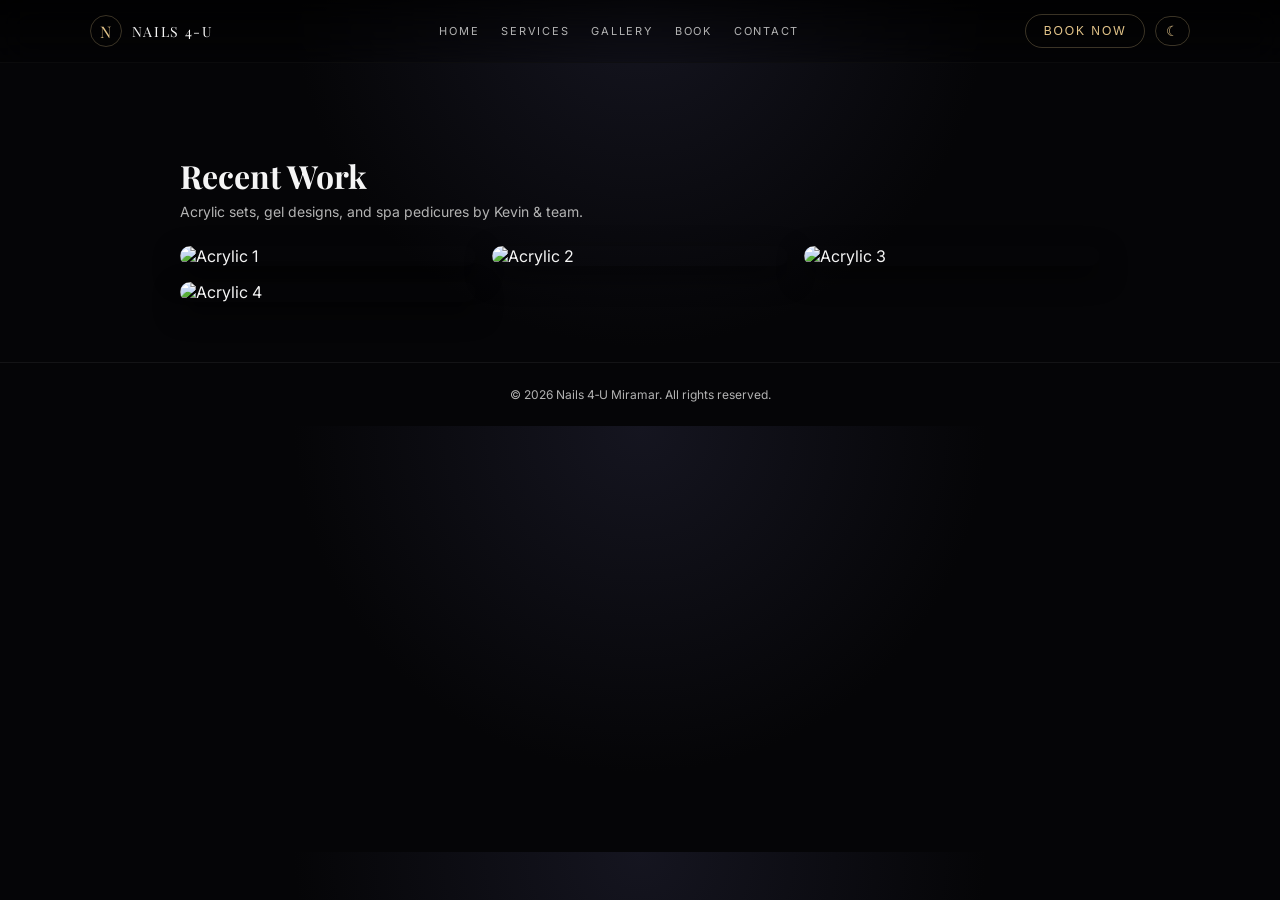
==== gallery.html @ 18806795 "Add gallery.html with layout and styling" ====
<!DOCTYPE html>
<html lang="en">
<head>
<meta charset="UTF-8">
<meta name="viewport" content="width=device-width, initial-scale=1.0">
<title>Nails 4-U | Gallery</title>

<link rel="preconnect" href="https://fonts.googleapis.com">
<link rel="preconnect" href="https://fonts.gstatic.com" crossorigin>
<link href="https://fonts.googleapis.com/css2?family=Playfair+Display:wght@500;700&family=Inter:wght@300;400;500;600&display=swap" rel="stylesheet">

<style>
:root {
    --bg: #050507;
    --bg-soft: #0b0b10;
    --text: #f5f5f5;
    --muted: #b3b3b3;
    --gold: #e4c58a;
    --gold-soft: rgba(228,197,138,0.25);
    --card: #111118;
}
body.dark {
    --bg: #f5f5f5;
    --bg-soft: #ffffff;
    --text: #111111;
    --muted: #555555;
    --gold: #c59b4f;
    --gold-soft: rgba(197,155,79,0.18);
    --card: #f9f6f0;
}
* { box-sizing: border-box; }
body {
    margin: 0;
    font-family: "Inter", system-ui, -apple-system, BlinkMacSystemFont, sans-serif;
    background: radial-gradient(circle at top, #151520 0, var(--bg) 45%);
    color: var(--text);
    scroll-behavior: smooth;
}
.navbar {
    position: sticky;
    top: 0;
    z-index: 50;
    backdrop-filter: blur(16px);
    background: linear-gradient(to bottom, rgba(0,0,0,0.7), rgba(0,0,0,0.2));
    border-bottom: 1px solid rgba(255,255,255,0.04);
    padding: 14px 7vw;
    display: flex;
    align-items: center;
    justify-content: space-between;
}
.nav-left {
    display: flex;
    align-items: center;
    gap: 10px;
}
.logo-mark {
    width: 32px;
    height: 32px;
    border-radius: 999px;
    border: 1px solid var(--gold-soft);
    display: flex;
    align-items: center;
    justify-content: center;
    color: var(--gold);
    font-size: 16px;
    font-family: "Playfair Display", serif;
}
.logo-text {
    font-family: "Playfair Display", serif;
    letter-spacing: 0.12em;
    font-size: 14px;
    text-transform: uppercase;
}
.nav-links {
    display: flex;
    gap: 22px;
    font-size: 14px;
}
.nav-links a {
    text-decoration: none;
    color: var(--muted);
    text-transform: uppercase;
    letter-spacing: 0.16em;
    font-size: 11px;
    transition: color 0.25s ease, transform 0.25s ease;
}
.nav-links a:hover {
    color: var(--gold);
    transform: translateY(-1px);
}
.nav-right {
    display: flex;
    align-items: center;
    gap: 10px;
}
.theme-toggle {
    border-radius: 999px;
    border: 1px solid var(--gold-soft);
    background: transparent;
    color: var(--gold);
    padding: 6px 10px;
    cursor: pointer;
    font-size: 14px;
}
.btn-ghost {
    background: transparent;
    border-radius: 999px;
    border: 1px solid var(--gold-soft);
    color: var(--gold);
    padding: 9px 18px;
    font-size: 12px;
    letter-spacing: 0.16em;
    text-transform: uppercase;
    cursor: pointer;
}
.page {
    padding: 70px 7vw 60px;
    max-width: 1100px;
    margin: auto;
}
h1 {
    font-family: "Playfair Display", serif;
    font-size: 32px;
    margin-bottom: 6px;
}
.page-sub {
    color: var(--muted);
    font-size: 14px;
    margin-bottom: 26px;
}
.gallery-grid {
    display: grid;
    grid-template-columns: repeat(auto-fit, minmax(230px, 1fr));
    gap: 16px;
}
.gallery-grid img {
    width: 100%;
    border-radius: 16px;
    box-shadow: 0 10px 26px rgba(0,0,0,0.55);
    transition: 0.25s ease;
}
.gallery-grid img:hover {
    transform: translateY(-4px) scale(1.02);
    box-shadow: 0 16px 40px rgba(0,0,0,0.7);
}
footer {
    text-align: center;
    padding: 24px 0;
    font-size: 12px;
    color: var(--muted);
    border-top: 1px solid rgba(255,255,255,0.06);
}
@media (max-width: 700px) {
    .navbar {
        flex-wrap: wrap;
        gap: 10px;
        padding-inline: 5vw;
    }
    .nav-links {
        width: 100%;
        justify-content: center;
        flex-wrap: wrap;
        gap: 14px;
    }
    .page {
        padding-inline: 5vw;
    }
}
</style>
</head>
<body>

<nav class="navbar">
    <div class="nav-left">
        <div class="logo-mark">N</div>
        <div class="logo-text">Nails 4‑U</div>
    </div>
    <div class="nav-links">
        <a href="index.html#home">Home</a>
        <a href="services.html">Services</a>
        <a href="gallery.html">Gallery</a>
        <a href="booking.html">Book</a>
        <a href="contact.html">Contact</a>
    </div>
    <div class="nav-right">
        <button class="btn-ghost" onclick="location.href='booking.html'">Book Now</button>
        <button id="themeToggle" class="theme-toggle">☾</button>
    </div>
</nav>

<div class="page">
    <h1>Recent Work</h1>
    <div class="page-sub">Acrylic sets, gel designs, and spa pedicures by Kevin & team.</div>
    <div class="gallery-grid">
        <img src="images/Acrylic1.png" alt="Acrylic 1">
        <img src="images/Acrylic2.png" alt="Acrylic 2">
        <img src="images/Acrylic3.png" alt="Acrylic 3">
        <img src="images/Acrylic4.png" alt="Acrylic 4">
    </div>
</div>

<footer>
    © <span id="year"></span> Nails 4‑U Miramar. All rights reserved.
</footer>

<script>
// Auto year
document.getElementById("year").textContent = new Date().getFullYear();
// Theme toggle
const toggle = document.getElementById("themeToggle");
toggle.addEventListener("click", () => {
    document.body.classList.toggle("dark");
    toggle.textContent = document.body.classList.contains("dark") ? "☀" : "☾";
});
</script>

</body>
</html>
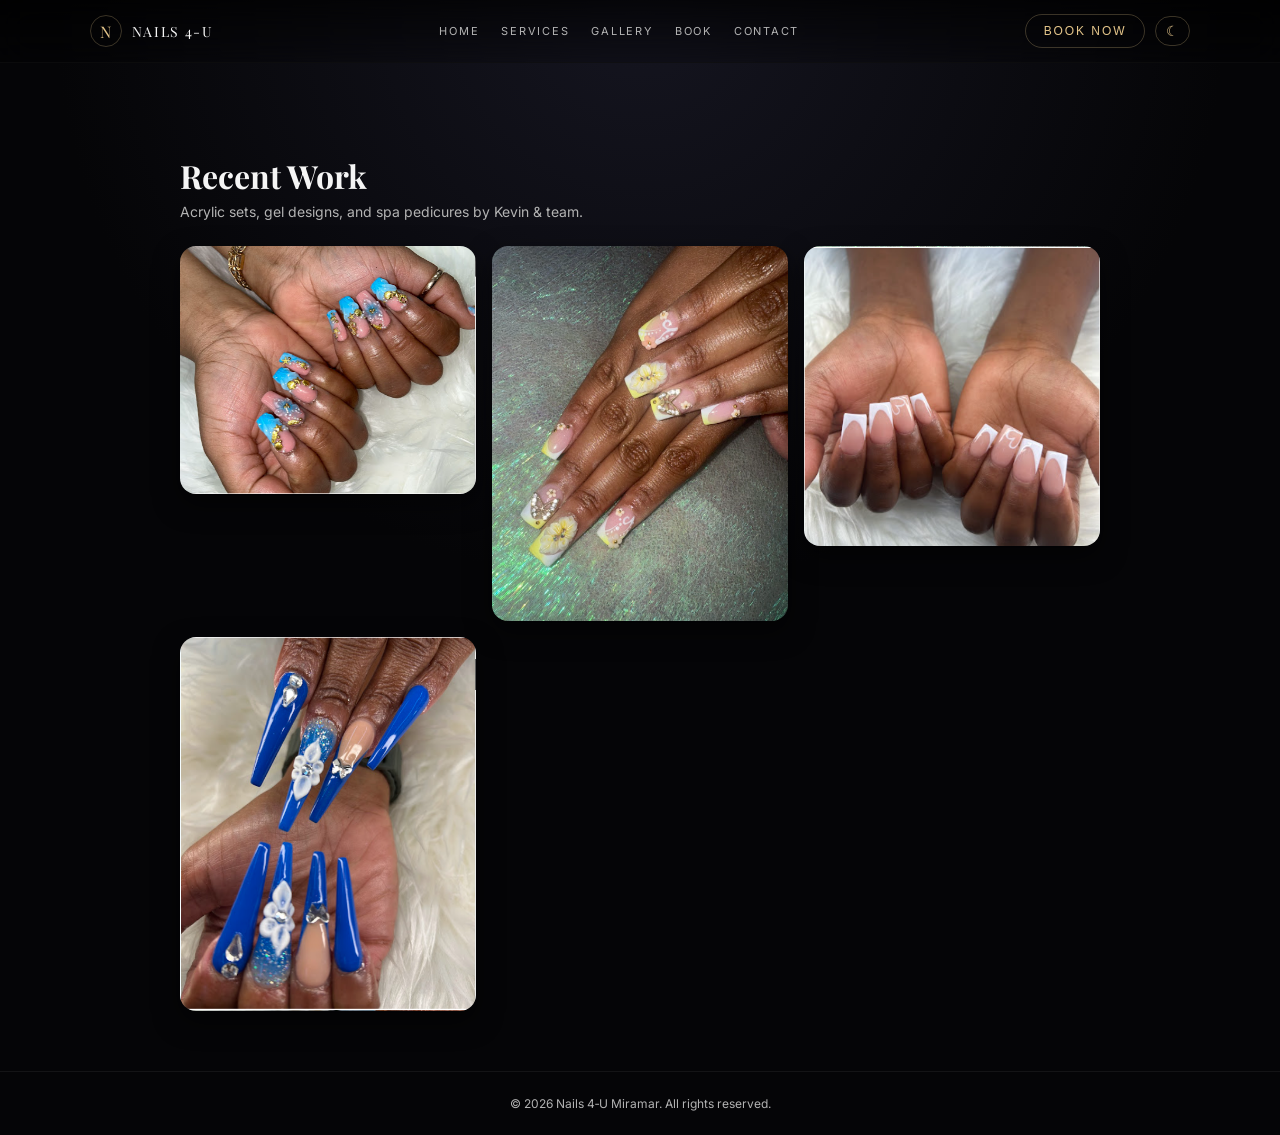
==== commit d2984db6: "Fix image paths in gallery.html Updated image source paths in the gallery section." ====
--- a/gallery.html
+++ b/gallery.html
@@ -192,10 +192,10 @@
     <h1>Recent Work</h1>
     <div class="page-sub">Acrylic sets, gel designs, and spa pedicures by Kevin & team.</div>
     <div class="gallery-grid">
-        <img src="images/Acrylic1.png" alt="Acrylic 1">
-        <img src="images/Acrylic2.png" alt="Acrylic 2">
-        <img src="images/Acrylic3.png" alt="Acrylic 3">
-        <img src="images/Acrylic4.png" alt="Acrylic 4">
+        <img src="Acrylic1.png" alt="Acrylic 1">
+        <img src="Acrylic2.png" alt="Acrylic 2">
+        <img src="Acrylic3.png" alt="Acrylic 3">
+        <img src="Acrylic4.png" alt="Acrylic 4">
     </div>
 </div>
 
